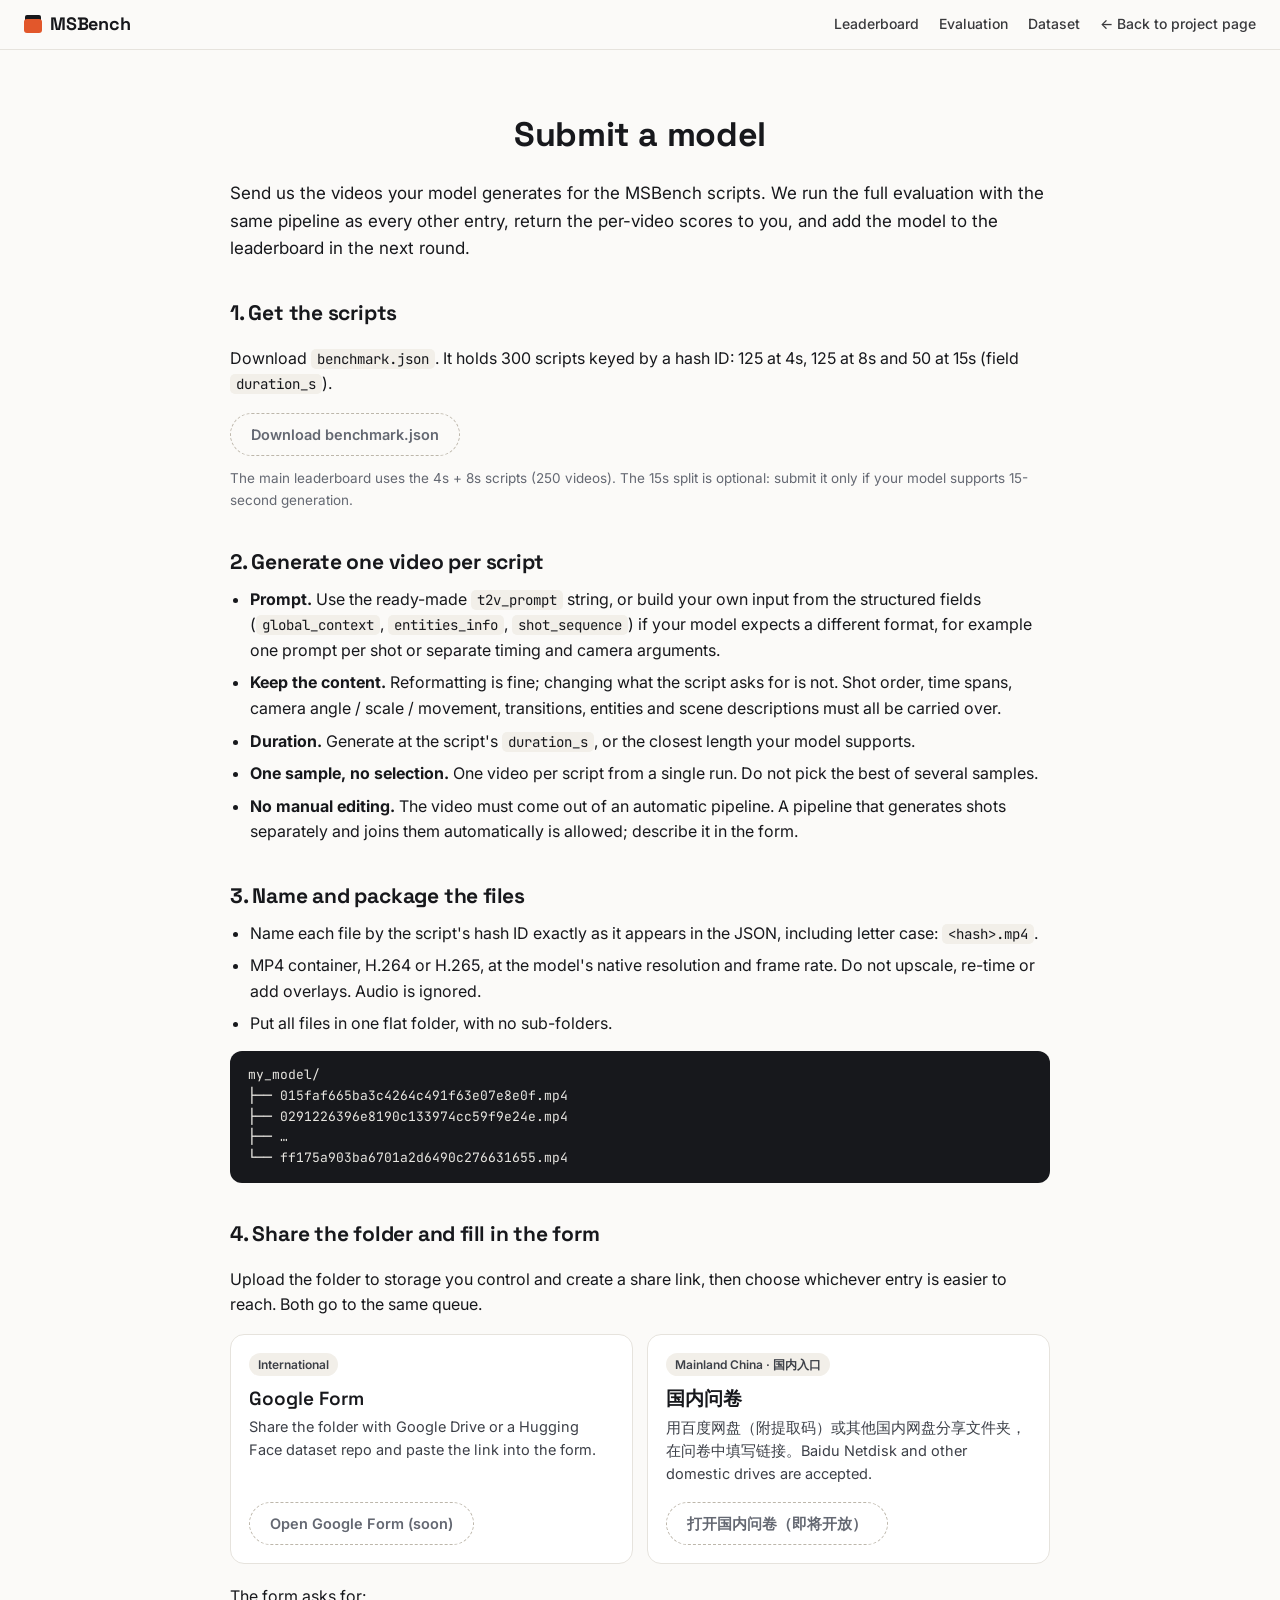
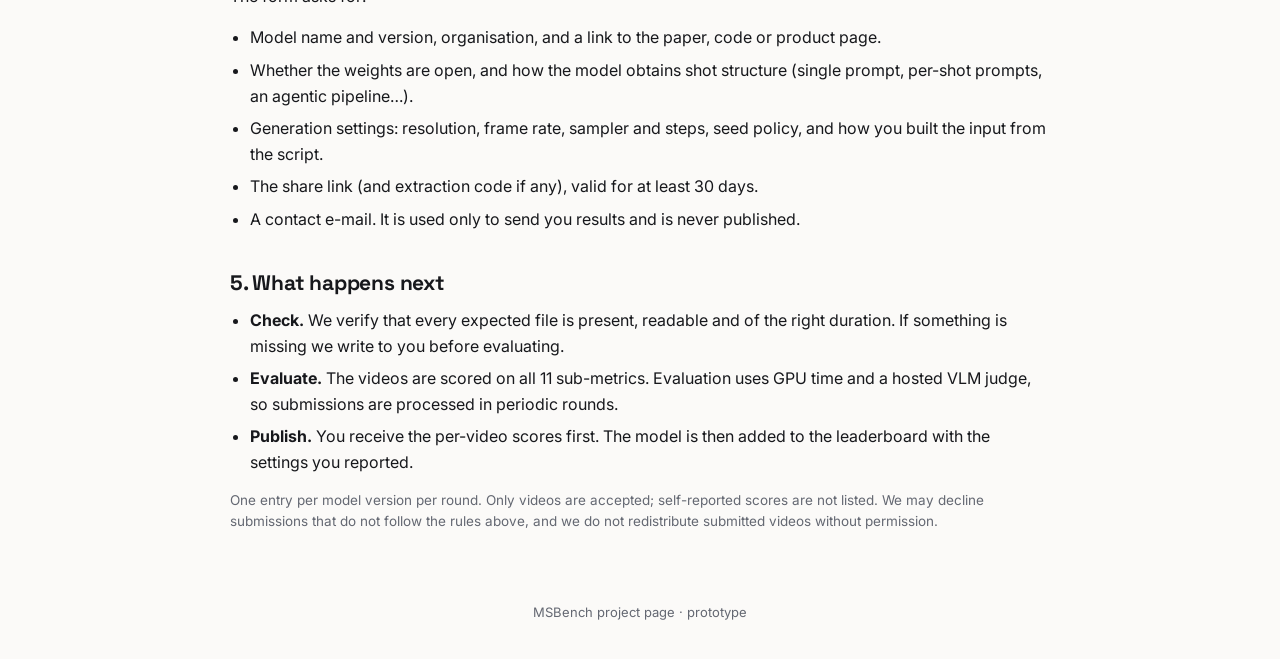
==== submit.html @ 43e8f1b0 "主页：新增独立提交页（规则、命名、Google 与国内两个入口），新增 6 个图标备选方案预览页" ====
<!doctype html>
<html lang="en">
<head>
  <meta charset="utf-8">
  <meta name="viewport" content="width=device-width, initial-scale=1">
  <title>Submit a model · MSBench</title>
  <link rel="preconnect" href="https://fonts.googleapis.com">
  <link rel="preconnect" href="https://fonts.gstatic.com" crossorigin>
  <link href="https://fonts.googleapis.com/css2?family=Inter:wght@400;500;600;700&family=Space+Grotesk:wght@500;600;700&family=JetBrains+Mono:wght@400;500&display=swap" rel="stylesheet">
  <link rel="stylesheet" href="static/css/style.css">
</head>
<body class="subpage">
  <nav class="nav solid">
    <a class="brand" href="index.html"><span class="clap"></span>MSBench</a>
    <div class="nav-links"><a href="index.html#leaderboard">Leaderboard</a><a href="index.html#evaluation">Evaluation</a><a href="index.html#dataset">Dataset</a><a href="index.html">← Back to project page</a></div>
  </nav>

  <main class="narrow">
    <section>
      <h2>Submit a model</h2>
      <p class="lead">Send us the videos your model generates for the MSBench scripts. We run the full evaluation with the same pipeline as every other entry, return the per-video scores to you, and add the model to the leaderboard in the next round.</p>

      <h3>1. Get the scripts</h3>
      <p>Download <code>benchmark.json</code>. It holds 300 scripts keyed by a hash ID: 125 at 4s, 125 at 8s and 50 at 15s (field <code>duration_s</code>).</p>
      <div class="buttons left"><a class="btn" aria-disabled="true" title="Link to be added">Download benchmark.json</a></div>
      <p class="note">The main leaderboard uses the 4s + 8s scripts (250 videos). The 15s split is optional: submit it only if your model supports 15-second generation.</p>

      <h3>2. Generate one video per script</h3>
      <ul class="rules">
        <li><b>Prompt.</b> Use the ready-made <code>t2v_prompt</code> string, or build your own input from the structured fields (<code>global_context</code>, <code>entities_info</code>, <code>shot_sequence</code>) if your model expects a different format, for example one prompt per shot or separate timing and camera arguments.</li>
        <li><b>Keep the content.</b> Reformatting is fine; changing what the script asks for is not. Shot order, time spans, camera angle / scale / movement, transitions, entities and scene descriptions must all be carried over.</li>
        <li><b>Duration.</b> Generate at the script's <code>duration_s</code>, or the closest length your model supports.</li>
        <li><b>One sample, no selection.</b> One video per script from a single run. Do not pick the best of several samples.</li>
        <li><b>No manual editing.</b> The video must come out of an automatic pipeline. A pipeline that generates shots separately and joins them automatically is allowed; describe it in the form.</li>
      </ul>

      <h3>3. Name and package the files</h3>
      <ul class="rules">
        <li>Name each file by the script's hash ID exactly as it appears in the JSON, including letter case: <code>&lt;hash&gt;.mp4</code>.</li>
        <li>MP4 container, H.264 or H.265, at the model's native resolution and frame rate. Do not upscale, re-time or add overlays. Audio is ignored.</li>
        <li>Put all files in one flat folder, with no sub-folders.</li>
      </ul>
      <pre class="tree">my_model/
├── 015faf665ba3c4264c491f63e07e8e0f.mp4
├── 0291226396e8190c133974cc59f9e24e.mp4
├── …
└── ff175a903ba6701a2d6490c276631655.mp4</pre>

      <h3>4. Share the folder and fill in the form</h3>
      <p>Upload the folder to storage you control and create a share link, then choose whichever entry is easier to reach. Both go to the same queue.</p>
      <div class="entries">
        <div class="entry">
          <span class="tag">International</span>
          <h4>Google Form</h4>
          <p>Share the folder with Google Drive or a Hugging Face dataset repo and paste the link into the form.</p>
          <a class="btn primary" aria-disabled="true" title="Opens with the arXiv release">Open Google Form (soon)</a>
        </div>
        <div class="entry">
          <span class="tag">Mainland China · 国内入口</span>
          <h4>国内问卷</h4>
          <p>用百度网盘（附提取码）或其他国内网盘分享文件夹，在问卷中填写链接。Baidu Netdisk and other domestic drives are accepted.</p>
          <a class="btn primary" aria-disabled="true" title="Opens with the arXiv release">打开国内问卷（即将开放）</a>
        </div>
      </div>
      <p>The form asks for:</p>
      <ul class="rules">
        <li>Model name and version, organisation, and a link to the paper, code or product page.</li>
        <li>Whether the weights are open, and how the model obtains shot structure (single prompt, per-shot prompts, an agentic pipeline…).</li>
        <li>Generation settings: resolution, frame rate, sampler and steps, seed policy, and how you built the input from the script.</li>
        <li>The share link (and extraction code if any), valid for at least 30 days.</li>
        <li>A contact e-mail. It is used only to send you results and is never published.</li>
      </ul>

      <h3>5. What happens next</h3>
      <ul class="rules">
        <li><b>Check.</b> We verify that every expected file is present, readable and of the right duration. If something is missing we write to you before evaluating.</li>
        <li><b>Evaluate.</b> The videos are scored on all 11 sub-metrics. Evaluation uses GPU time and a hosted VLM judge, so submissions are processed in periodic rounds.</li>
        <li><b>Publish.</b> You receive the per-video scores first. The model is then added to the leaderboard with the settings you reported.</li>
      </ul>
      <p class="note">One entry per model version per round. Only videos are accepted; self-reported scores are not listed. We may decline submissions that do not follow the rules above, and we do not redistribute submitted videos without permission.</p>
    </section>
  </main>
  <footer>MSBench project page · prototype</footer>
</body>
</html>
---- static/css/style.css ----
:root {
  --bg: #fbfaf8; --card: #fff; --ink: #17181c; --muted: #646872; --line: #e6e3dd; --soft: #f2efe9;
  --accent: #e2572b;
  --vq: #2f6fed; --dq: #e0752d; --sa: #0f9d7a; --csc: #8a56d8;
  --cut: #17181c; --dissolve: #0f9d7a; --fade: #e0a020; --wipe: #8a56d8;
  --radius: 14px; --shadow: 0 1px 2px rgba(20, 20, 30, .05), 0 8px 24px rgba(20, 20, 30, .06);
}
* { box-sizing: border-box; }
html { scroll-behavior: smooth; scroll-padding-top: 64px; }
body { margin: 0; background: var(--bg); color: var(--ink); font: 16px/1.6 Inter, system-ui, sans-serif; -webkit-font-smoothing: antialiased; }
h1, h2, h3, .brand { font-family: "Space Grotesk", Inter, sans-serif; letter-spacing: -.01em; }
a { color: inherit; }
code, .mono { font-family: "JetBrains Mono", ui-monospace, monospace; font-size: .88em; }
code { background: var(--soft); padding: 1px 6px; border-radius: 5px; }

/* nav */
.nav { position: fixed; inset: 0 0 auto 0; z-index: 20; display: flex; align-items: center; justify-content: space-between; gap: 16px;
  padding: 10px 24px; color: #fff; transition: background .25s, color .25s, box-shadow .25s; }
.nav.solid { background: rgba(251, 250, 248, .9); backdrop-filter: blur(10px); color: var(--ink); box-shadow: 0 1px 0 var(--line); }
.brand { font-weight: 700; font-size: 18px; text-decoration: none; display: flex; align-items: center; gap: 8px; }
.nav-links { display: flex; gap: 20px; font-size: 14px; font-weight: 500; overflow-x: auto; }
.nav-links a { text-decoration: none; opacity: .85; white-space: nowrap; }
.nav-links a:hover { opacity: 1; }
.clap { display: inline-block; width: 18px; height: 14px; border-radius: 3px; background: var(--accent);
  box-shadow: 0 -5px 0 -1px currentColor; transform: translateY(2px); }
.clap.big { width: .62em; height: .48em; border-radius: .08em; box-shadow: 0 -.17em 0 -.03em #fff; margin-right: .22em; transform: none; }

/* hero */
.hero { position: relative; height: min(62vh, 560px); min-height: 340px; background: #111; overflow: hidden; }
.hero-video { position: absolute; inset: 0; width: 100%; height: 100%; object-fit: cover; opacity: .9; }
.hero-band { position: absolute; left: 0; right: 0; top: 50%; transform: translateY(-50%); padding: 26px 20px 28px; text-align: center; color: #fff;
  background: rgba(14, 14, 18, .72); backdrop-filter: blur(3px); }
.hero-band h1 { margin: 0; font-size: clamp(40px, 7vw, 76px); line-height: 1.05; display: flex; align-items: center; justify-content: center; }
.hero-band p { margin: 8px 0 0; font-size: clamp(15px, 2.2vw, 22px); font-weight: 500; opacity: .95; }

.masthead { text-align: center; padding: 28px 20px 4px; }
.authors { margin: 0 0 18px; color: var(--muted); }
.placeholder { border: 1px dashed #cfc9bd; border-radius: 10px; padding: 8px 14px; display: inline-block; background: #fffdf7; }
.buttons { display: flex; flex-wrap: wrap; gap: 10px; justify-content: center; }
.buttons.left { justify-content: flex-start; }
.btn { background: var(--ink); color: #fff; text-decoration: none; padding: 9px 20px; border-radius: 999px; font-weight: 600; font-size: 14.5px;
  border: 1px solid var(--ink); transition: transform .15s, box-shadow .15s; }
.btn { display: inline-flex; align-items: center; gap: 8px; }
.ico { width: 17px; height: 17px; flex: none; }
.btn:hover { transform: translateY(-1px); box-shadow: var(--shadow); }
.btn.primary { background: var(--accent); border-color: var(--accent); }
.btn[aria-disabled=true] { background: transparent; color: var(--muted); border-style: dashed; border-color: #bdb7ab; cursor: default; transform: none; box-shadow: none; }

/* layout */
main { max-width: 1180px; margin: 0 auto; padding: 0 20px; }
section { padding: 56px 0 8px; }
h2 { font-size: 34px; text-align: center; margin: 0 0 18px; }
h3 { font-size: 21px; margin: 40px 0 6px; }
.lead { max-width: 900px; margin: 0 auto 22px; font-size: 17px; }
.sub { color: var(--muted); margin: 0 0 14px; font-size: 15px; }
.note { color: var(--muted); font-size: 13.5px; margin-top: 12px; }
footer { text-align: center; color: var(--muted); font-size: 13px; padding: 48px 0 36px; }

.tiles { display: grid; grid-template-columns: repeat(auto-fit, minmax(150px, 1fr)); gap: 12px; }
.tile { background: var(--card); border: 1px solid var(--line); border-radius: var(--radius); padding: 16px 18px; }
.tile b { display: block; white-space: nowrap; font: 700 32px/1.1 "Space Grotesk", sans-serif; }
.tile span { color: var(--muted); font-size: 13.5px; }

/* chips, segmented controls */
.chips { display: flex; flex-wrap: wrap; gap: 8px; margin: 0 0 16px; }
.chips.tight { margin: 0; }
.chip, .seg button { font: 500 14px Inter, sans-serif; border: 1px solid var(--line); background: var(--card); color: var(--ink);
  padding: 7px 14px; border-radius: 999px; cursor: pointer; transition: background .15s, color .15s, border-color .15s; }
.chip:hover { border-color: #b9b3a6; }
.chip.on { background: var(--ink); color: #fff; border-color: var(--ink); }
.seg { display: inline-flex; background: var(--soft); border-radius: 999px; padding: 3px; gap: 2px; }
.seg button { border: 0; background: transparent; padding: 6px 14px; }
.seg button.on { background: var(--card); box-shadow: 0 1px 3px rgba(0, 0, 0, .12); font-weight: 600; }
figcaption .seg { float: right; margin-top: -4px; }
figcaption .seg button { font-size: 12.5px; padding: 4px 11px; }

/* explorer */
.explorer { display: grid; grid-template-columns: minmax(280px, 380px) 1fr; gap: 18px; align-items: start; }
.script-card { background: var(--card); border: 1px solid var(--line); border-radius: var(--radius); padding: 16px; max-height: 720px; overflow: auto; }
.script-meta { display: flex; flex-wrap: wrap; gap: 6px; margin-bottom: 10px; }
.tag { font-size: 12px; font-weight: 600; padding: 2px 9px; border-radius: 999px; background: var(--soft); color: #3d4048; white-space: nowrap; }
.shot { border-left: 3px solid var(--line); padding: 2px 0 2px 12px; margin: 12px 0 0; transition: border-color .15s, background .15s; }
.shot.active { border-color: var(--accent); background: linear-gradient(90deg, #fff3ee, transparent); }
.shot-head { display: flex; flex-wrap: wrap; align-items: center; gap: 6px; margin-bottom: 4px; }
.shot-head .t { font: 500 12.5px "JetBrains Mono", monospace; color: var(--muted); }
.shot p { margin: 0; font-size: 13.8px; line-height: 1.5; color: #33363d; }
.ent { background: #eef3ff; color: #2450b8; border-radius: 4px; padding: 0 4px; cursor: help; font-weight: 500; }
.scn { color: var(--accent); font-weight: 600; }
.trans { display: flex; align-items: center; gap: 8px; margin: 10px 0 0 15px; font-size: 12.5px; color: var(--muted); }
.dot { width: 10px; height: 10px; border-radius: 2px; display: inline-block; }
details.ctx { font-size: 13.5px; color: #3d4048; margin-bottom: 4px; }
details.ctx summary { cursor: pointer; font-weight: 600; color: var(--ink); }
details.ctx p { margin: 6px 0; }

.video-grid { display: grid; grid-template-columns: repeat(2, 1fr); gap: 14px; }
.vcard { background: var(--card); border: 1px solid var(--line); border-radius: var(--radius); overflow: hidden; box-shadow: var(--shadow); }
.vcard video { display: block; width: 100%; aspect-ratio: 16/9; background: #0d0d10; object-fit: contain; }
.vhead { display: flex; align-items: center; justify-content: space-between; gap: 8px; padding: 9px 12px 6px; }
.vhead b { font-size: 14.5px; }
.score { font: 600 13px "JetBrains Mono", monospace; padding: 2px 9px; border-radius: 999px; background: var(--soft); white-space: nowrap; }
.score.hi { background: #e3f6ef; color: #0a6e55; } .score.lo { background: #fdeaea; color: #b3261e; }
.dims { display: flex; gap: 10px; padding: 0 12px 8px; font: 500 12px "JetBrains Mono", monospace; color: var(--muted); flex-wrap: wrap; }
.dims i { font-style: normal; font-weight: 600; }

/* timeline */
.tl { padding: 6px 12px 12px; }
.tl-row { position: relative; height: 18px; border-radius: 5px; background: var(--soft); margin-top: 5px; cursor: pointer; overflow: hidden; }
.tl-row.det { height: 12px; background: #e9e6e0; }
.tl-seg { position: absolute; top: 0; bottom: 0; background: #d9dde6; border-right: 1px solid #fff; font: 600 10.5px/18px Inter, sans-serif; color: #4a4e58; text-align: center; overflow: hidden; }
.tl-seg:nth-child(even) { background: #c8cedb; }
.tl-tr { position: absolute; top: 0; bottom: 0; min-width: 4px; transform: translateX(-2px); border-radius: 2px; opacity: .92; }
.tl-head { position: absolute; top: 0; bottom: 0; width: 2px; background: var(--accent); pointer-events: none; left: 0; }
.tl-lab { display: flex; justify-content: space-between; font-size: 11px; color: var(--muted); margin-top: 3px; }
.legend { display: flex; flex-wrap: wrap; gap: 16px; font-size: 13px; color: var(--muted); margin-top: 14px; align-items: center; }
.legend span { display: inline-flex; align-items: center; gap: 6px; }

/* charts */
.charts { display: grid; grid-template-columns: repeat(3, 1fr); gap: 16px; }
.chart { margin: 0; background: var(--card); border: 1px solid var(--line); border-radius: var(--radius); padding: 14px 14px 6px; min-width: 0; }
.chart.wide { grid-column: span 2; }
figcaption { font-weight: 600; font-size: 14.5px; margin-bottom: 4px; }
.plot { height: 300px; } .plot.tall { height: 400px; }

/* evaluation */
.dim-tabs { display: grid; grid-template-columns: repeat(4, 1fr); gap: 10px; margin-bottom: 14px; }
.dim-tab { text-align: left; background: var(--card); border: 1px solid var(--line); border-top: 4px solid var(--c); border-radius: 12px; padding: 12px 14px; cursor: pointer;
  font: inherit; color: var(--ink); transition: transform .15s, box-shadow .15s; }
.dim-tab small { display: block; color: var(--muted); font-size: 12.5px; }
.dim-tab b { font: 600 17px "Space Grotesk", sans-serif; }
.dim-tab.on { background: var(--c); color: #fff; box-shadow: var(--shadow); transform: translateY(-2px); }
.dim-tab.on small { color: rgba(255, 255, 255, .85); }
.metric-panel { background: var(--card); border: 1px solid var(--line); border-radius: var(--radius); padding: 20px; }
.metric-top { display: flex; gap: 20px; justify-content: space-between; align-items: flex-start; flex-wrap: wrap; margin-bottom: 14px; }
.metric-top h3 { margin: 0 0 4px; }
.metric-top p { margin: 0; max-width: 760px; color: #33363d; }
.agree { display: flex; gap: 8px; flex-wrap: wrap; }
.agree div { background: var(--soft); border-radius: 10px; padding: 6px 12px; font-size: 12px; color: var(--muted); text-align: center; }
.agree b { display: block; font: 700 18px "Space Grotesk", sans-serif; color: var(--ink); }
.pair { display: grid; grid-template-columns: 1fr 1fr; gap: 16px; }
.pair .vcard { box-shadow: none; }
.metric-panel details { margin-top: 14px; }
.metric-panel summary { cursor: pointer; font-weight: 600; font-size: 14.5px; }

/* leaderboard */
.lb-controls { display: flex; flex-wrap: wrap; gap: 12px; align-items: center; margin-bottom: 14px; }
.lb-wrap { display: grid; grid-template-columns: minmax(0, 1fr) 320px; gap: 16px; align-items: start; }
.lb-wrap.all { grid-template-columns: minmax(0, 1fr); }
.table-scroll { overflow-x: auto; background: var(--card); border: 1px solid var(--line); border-radius: var(--radius); }
table.lb { border-collapse: collapse; width: 100%; font-size: 14px; }
.lb th, .lb td { padding: 8px 10px; text-align: right; white-space: nowrap; }
.lb th { font-weight: 600; font-size: 12.5px; color: var(--muted); cursor: pointer; user-select: none; border-bottom: 1px solid var(--line); background: #fdfcfa; position: sticky; top: 0; }
.lb th.sorted { color: var(--ink); }
.lb th.grp { text-align: center; cursor: default; color: #fff; font-size: 12px; letter-spacing: .04em; }
.lb td:nth-child(-n+3), .lb th.l { text-align: left; }
.lb tbody tr { border-bottom: 1px solid #f1eee8; }
.lb tbody tr:hover { background: #faf8f4; }
.lb td.num { font-family: "JetBrains Mono", monospace; font-size: 13px; }
.lb td.num span { display: inline-block; min-width: 46px; padding: 2px 6px; border-radius: 6px; text-align: right; }
.lb td.final span { font-weight: 700; }
.lb .rank { color: var(--muted); font-family: "JetBrains Mono", monospace; width: 34px; }
.lb .model b { font-weight: 600; }
.lb .model small { color: var(--muted); display: block; font-size: 11.5px; line-height: 1.2; }
.badge { font-size: 10.5px; font-weight: 600; border: 1px solid #9bd3c2; color: #0a6e55; border-radius: 999px; padding: 0 6px; margin-left: 6px; vertical-align: 1px; }
.lb input { accent-color: var(--accent); width: 15px; height: 15px; }
.lb td.num span.ci { color: var(--muted); font-size: 10.5px; display: block; min-width: 0; padding: 1px 2px 0; font-weight: 400; }

/* findings, submit */
.findings { display: grid; grid-template-columns: 1fr 1.15fr; gap: 24px; align-items: start; }
.findings .lead { margin: 0 0 14px; }
.facts { list-style: none; padding: 0; margin: 0; display: grid; gap: 10px; }
.facts li { background: var(--card); border: 1px solid var(--line); border-radius: 12px; padding: 12px 14px; font-size: 14.5px; }
.facts b { font: 700 22px "Space Grotesk", sans-serif; margin-right: 8px; color: var(--accent); }
.steps { max-width: 900px; margin: 0 auto 20px; padding: 0; list-style: none; counter-reset: s; display: grid; gap: 10px; }
.steps li { counter-increment: s; background: var(--card); border: 1px solid var(--line); border-radius: 12px; padding: 14px 16px 14px 58px; position: relative; }
.steps li::before { content: counter(s); position: absolute; left: 16px; top: 13px; width: 28px; height: 28px; border-radius: 50%; background: var(--ink); color: #fff;
  font: 600 14px/28px "Space Grotesk", sans-serif; text-align: center; }
#submit .buttons, #submit .note { max-width: 900px; margin-left: auto; margin-right: auto; }
.bib { display: block; max-width: 900px; margin: 0 auto; overflow-x: auto; font: 13.5px/1.6 "JetBrains Mono", monospace; }

@media (max-width: 900px) {
  .nav-links { display: none; }
  .explorer, .lb-wrap, .findings, .pair { grid-template-columns: 1fr; }
  .charts { grid-template-columns: 1fr; } .chart.wide { grid-column: auto; }
  .dim-tabs { grid-template-columns: repeat(2, 1fr); }
  .video-grid { grid-template-columns: 1fr; }
  h2 { font-size: 28px; }
}

/* submit page */
.subpage { padding-top: 52px; }
main.narrow { max-width: 860px; }
main.narrow .lead { max-width: none; }
main.narrow h3 { margin-top: 34px; }
main.narrow h4 { font: 600 19px "Space Grotesk", sans-serif; margin: 10px 0 4px; }
.rules { padding-left: 20px; margin: 8px 0 14px; display: grid; gap: 7px; }
.tree { background: var(--ink); color: #e8e6e1; border-radius: 12px; padding: 14px 18px; overflow-x: auto; font: 13px/1.6 "JetBrains Mono", monospace; }
.entries { display: grid; grid-template-columns: 1fr 1fr; gap: 14px; margin: 14px 0 20px; }
.entry { background: var(--card); border: 1px solid var(--line); border-radius: var(--radius); padding: 18px; display: flex; flex-direction: column; align-items: flex-start; }
.entry p { font-size: 14.5px; color: #3d4048; margin: 0 0 16px; flex: 1; }
@media (max-width: 700px) { .entries { grid-template-columns: 1fr; } }
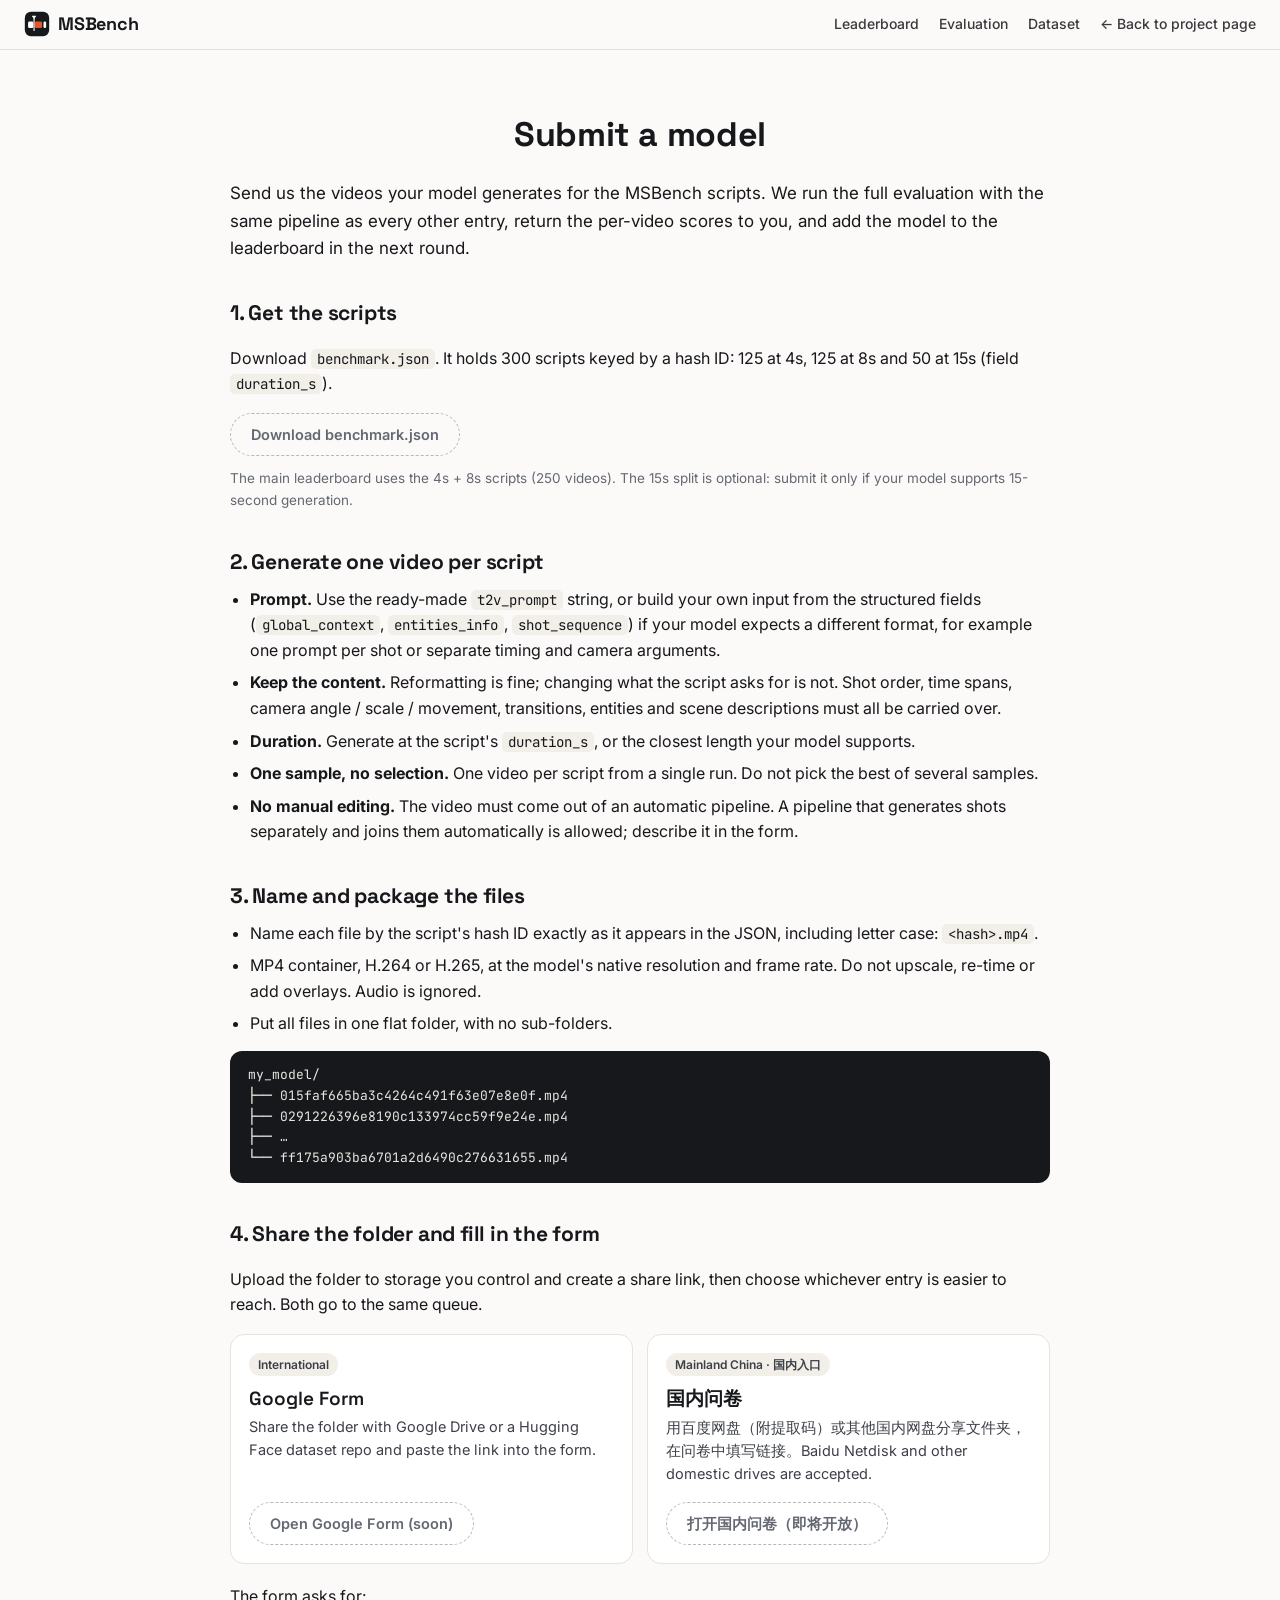
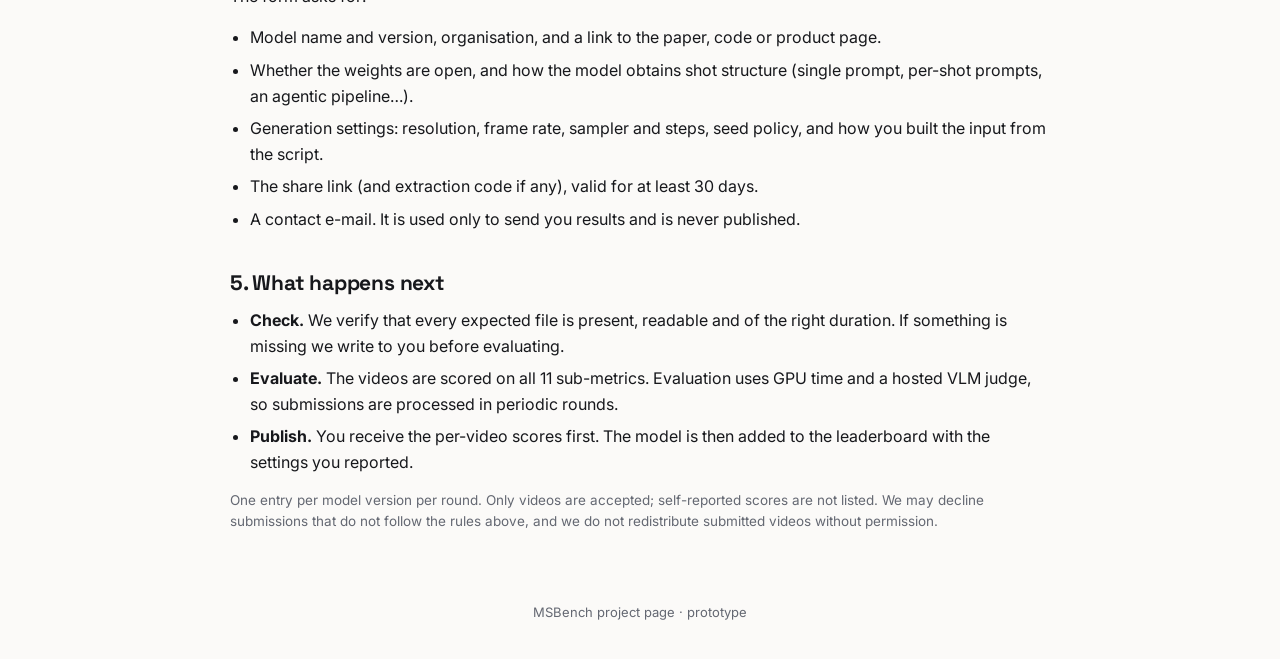
==== commit f09f3b4e: "主页：logo 换成镜头时间轴方案并加 favicon，填入论文作者与单位，移除图标备选页" ====
--- a/submit.html
+++ b/submit.html
@@ -7,11 +7,12 @@
   <link rel="preconnect" href="https://fonts.googleapis.com">
   <link rel="preconnect" href="https://fonts.gstatic.com" crossorigin>
   <link href="https://fonts.googleapis.com/css2?family=Inter:wght@400;500;600;700&family=Space+Grotesk:wght@500;600;700&family=JetBrains+Mono:wght@400;500&display=swap" rel="stylesheet">
+  <link rel="icon" type="image/svg+xml" href="static/img/logo.svg">
   <link rel="stylesheet" href="static/css/style.css">
 </head>
 <body class="subpage">
   <nav class="nav solid">
-    <a class="brand" href="index.html"><span class="clap"></span>MSBench</a>
+    <a class="brand" href="index.html"><svg class="logo" viewBox="0 0 64 64" aria-hidden="true"><rect x="2" y="2" width="60" height="60" rx="15" fill="var(--logo-bg)"/><rect x="10" y="26" width="13" height="16" rx="3.5" fill="var(--logo-fg)"/><rect x="26.5" y="26" width="18" height="16" rx="3.5" fill="#e2572b"/><rect x="48" y="26" width="6.5" height="16" rx="3" fill="var(--logo-fg)"/><path d="M24.75 17v31" stroke="var(--logo-fg)" stroke-width="2.8" stroke-linecap="round"/><path d="M20.3 12.5h8.9l-4.45 6z" fill="var(--logo-fg)" stroke="var(--logo-fg)" stroke-width="1.6" stroke-linejoin="round"/></svg>MSBench</a>
     <div class="nav-links"><a href="index.html#leaderboard">Leaderboard</a><a href="index.html#evaluation">Evaluation</a><a href="index.html#dataset">Dataset</a><a href="index.html">← Back to project page</a></div>
   </nav>
 
--- a/static/css/style.css
+++ b/static/css/style.css
@@ -21,9 +21,6 @@
 .nav-links { display: flex; gap: 20px; font-size: 14px; font-weight: 500; overflow-x: auto; }
 .nav-links a { text-decoration: none; opacity: .85; white-space: nowrap; }
 .nav-links a:hover { opacity: 1; }
-.clap { display: inline-block; width: 18px; height: 14px; border-radius: 3px; background: var(--accent);
-  box-shadow: 0 -5px 0 -1px currentColor; transform: translateY(2px); }
-.clap.big { width: .62em; height: .48em; border-radius: .08em; box-shadow: 0 -.17em 0 -.03em #fff; margin-right: .22em; transform: none; }
 
 /* hero */
 .hero { position: relative; height: min(62vh, 560px); min-height: 340px; background: #111; overflow: hidden; }
@@ -198,3 +195,12 @@
 .entry { background: var(--card); border: 1px solid var(--line); border-radius: var(--radius); padding: 18px; display: flex; flex-direction: column; align-items: flex-start; }
 .entry p { font-size: 14.5px; color: #3d4048; margin: 0 0 16px; flex: 1; }
 @media (max-width: 700px) { .entries { grid-template-columns: 1fr; } }
+
+/* logo + authors */
+.logo { width: 26px; height: 26px; flex: none; --logo-bg: #fff; --logo-fg: #17181c; }
+.nav.solid .logo { --logo-bg: #17181c; --logo-fg: #fff; }
+.hero-band .logo { width: .9em; height: .9em; margin-right: .2em; }
+.authors { display: flex; flex-wrap: wrap; justify-content: center; gap: 4px 18px; max-width: 760px; margin: 0 auto 8px; color: var(--ink); font-weight: 500; font-size: 16.5px; }
+.affil { display: flex; flex-wrap: wrap; justify-content: center; gap: 4px 22px; margin: 0 0 20px; color: var(--muted); font-size: 15px; }
+.authors sup, .affil sup { font-size: .68em; margin-left: 1px; margin-right: 1px; }
+.bib { background: var(--card); border: 1px solid var(--line); border-radius: 12px; padding: 14px 18px; }
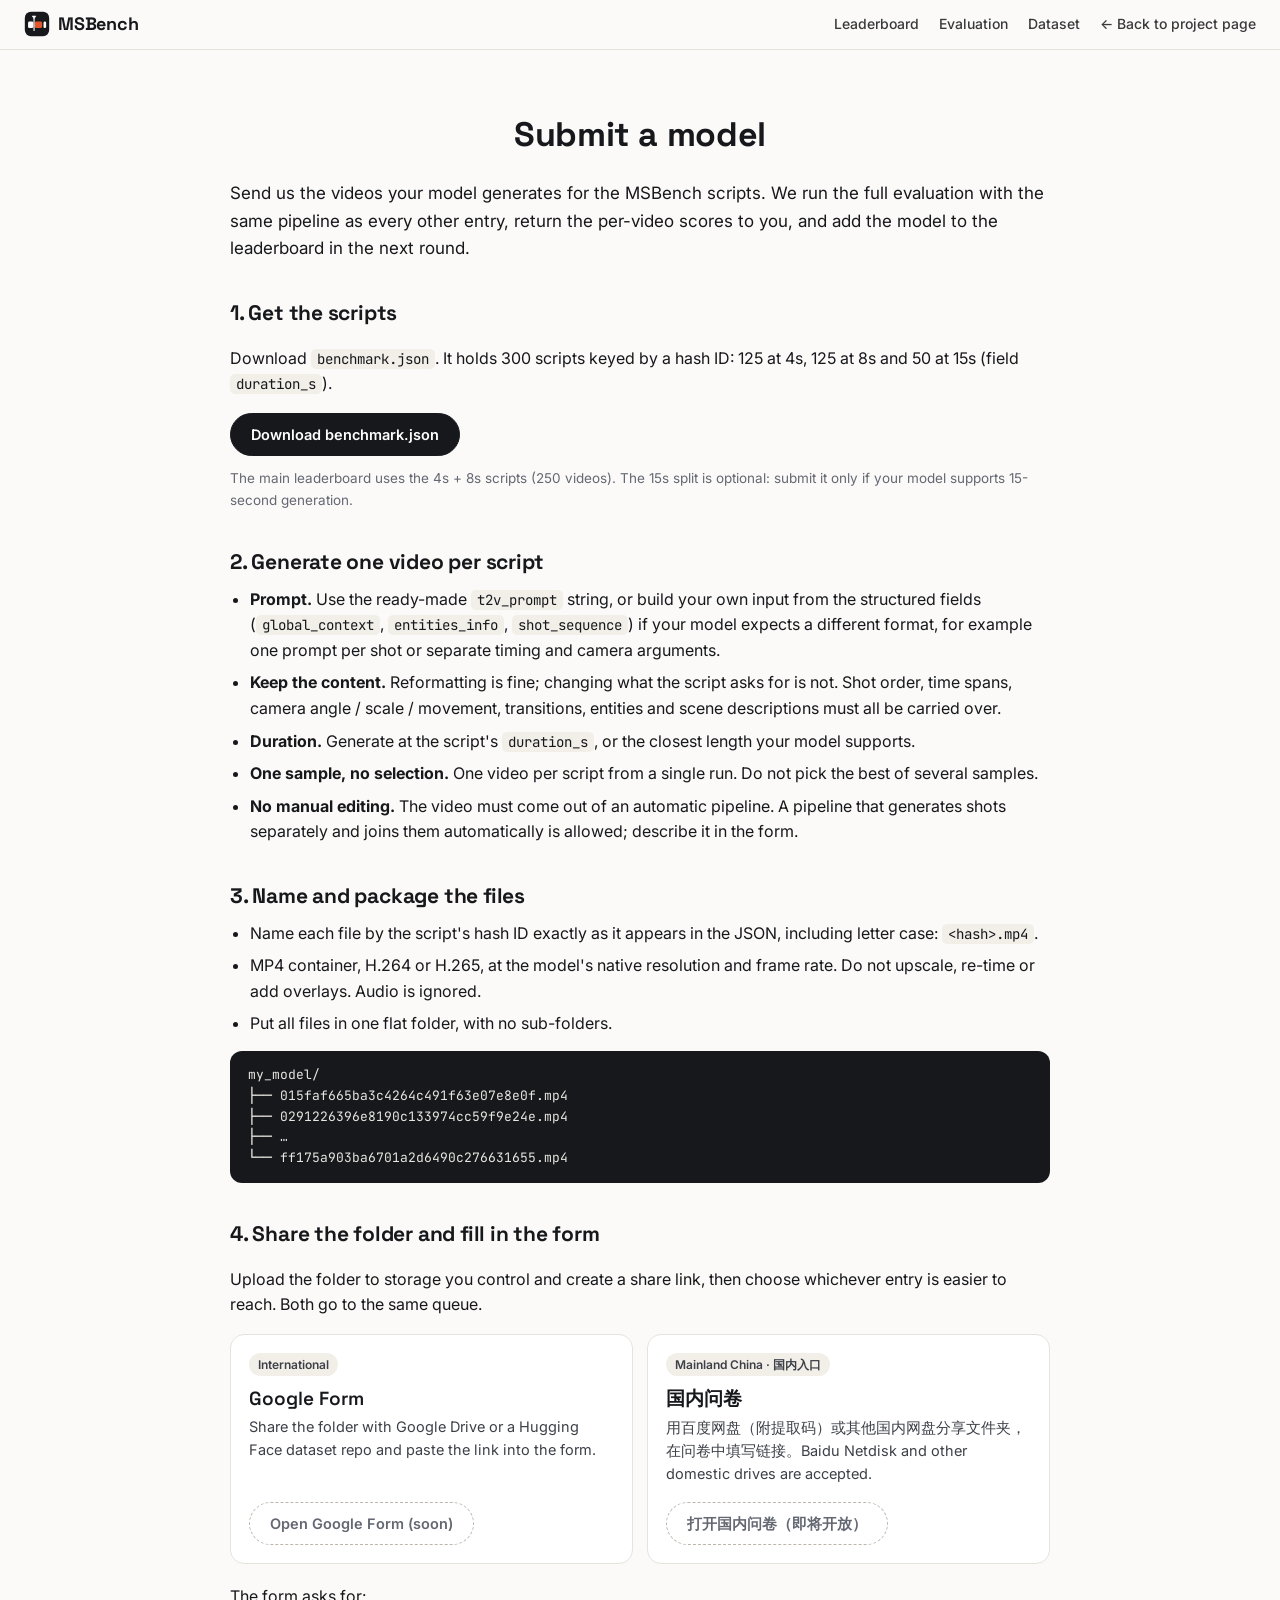
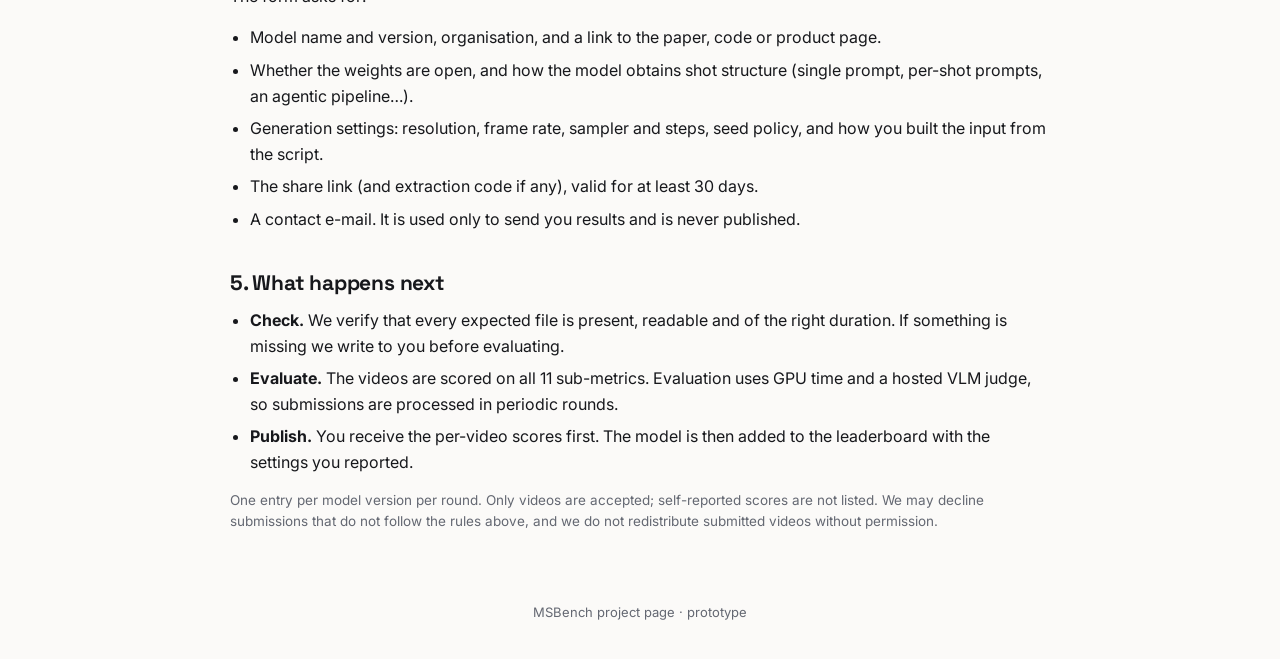
==== commit 363eebd0: "主页：Code / Dataset 按钮链接到 GitHub 与 Hugging Face，提交页 benchmark.json 改为 HF 下载" ====
--- a/submit.html
+++ b/submit.html
@@ -23,7 +23,7 @@
 
       <h3>1. Get the scripts</h3>
       <p>Download <code>benchmark.json</code>. It holds 300 scripts keyed by a hash ID: 125 at 4s, 125 at 8s and 50 at 15s (field <code>duration_s</code>).</p>
-      <div class="buttons left"><a class="btn" aria-disabled="true" title="Link to be added">Download benchmark.json</a></div>
+      <div class="buttons left"><a class="btn" href="https://huggingface.co/datasets/totalhuang/MSBench/resolve/main/benchmark.json?download=true">Download benchmark.json</a></div>
       <p class="note">The main leaderboard uses the 4s + 8s scripts (250 videos). The 15s split is optional: submit it only if your model supports 15-second generation.</p>
 
       <h3>2. Generate one video per script</h3>
--- a/static/css/style.css
+++ b/static/css/style.css
@@ -162,11 +162,51 @@
 .lb td.num span.ci { color: var(--muted); font-size: 10.5px; display: block; min-width: 0; padding: 1px 2px 0; font-weight: 400; }
 
 /* findings, submit */
-.findings { display: grid; grid-template-columns: 1fr 1.15fr; gap: 24px; align-items: start; }
-.findings .lead { margin: 0 0 14px; }
-.facts { list-style: none; padding: 0; margin: 0; display: grid; gap: 10px; }
-.facts li { background: var(--card); border: 1px solid var(--line); border-radius: 12px; padding: 12px 14px; font-size: 14.5px; }
-.facts b { font: 700 22px "Space Grotesk", sans-serif; margin-right: 8px; color: var(--accent); }
+/* findings carousel: numbered tabs + scroll-snap track (swipe on touch, arrows and keys elsewhere) */
+.fx { --g-conv: #d1495b; --g-native: #00798c; --g-spec: #5c4d7d; }
+.fx-tabs { display: grid; grid-template-columns: repeat(5, 1fr); gap: 8px; margin-bottom: 14px; }
+.fx-tab { position: relative; text-align: left; font: inherit; color: var(--muted); background: transparent; border: 0; border-top: 3px solid var(--line);
+  padding: 10px 4px 4px; cursor: pointer; transition: color .2s, border-color .2s; }
+.fx-tab::before { content: ""; position: absolute; left: 0; top: -3px; height: 3px; width: 0; background: var(--accent); transition: width .35s ease; }
+.fx-tab:hover { color: var(--ink); }
+.fx-tab.on { color: var(--ink); }
+.fx-tab.on::before { width: 100%; }
+.fx-tab .n { display: block; font: 600 12px "JetBrains Mono", monospace; letter-spacing: .06em; color: var(--accent); margin-bottom: 2px; }
+.fx-tab .t { display: block; font: 600 14.5px/1.3 "Space Grotesk", sans-serif; }
+.fx-stage { position: relative; }
+.fx-track { display: flex; overflow-x: auto; scroll-snap-type: x mandatory; scroll-behavior: smooth; overscroll-behavior-x: contain;
+  scrollbar-width: none; border-radius: var(--radius); }
+.fx-track::-webkit-scrollbar { display: none; }
+.fx-slide { flex: 0 0 100%; scroll-snap-align: start; scroll-snap-stop: always; display: grid; grid-template-columns: minmax(0, .92fr) minmax(0, 1.08fr); gap: 28px;
+  background: var(--card); border: 1px solid var(--line); border-radius: var(--radius); padding: 26px 28px 22px; }
+.fx-slide + .fx-slide { margin-left: 16px; }
+.fx-kicker { font: 600 12.5px "JetBrains Mono", monospace; letter-spacing: .08em; text-transform: uppercase; color: var(--accent); }
+.fx-slide h3 { margin: 6px 0 10px; font-size: 24px; line-height: 1.22; }
+.fx-claim { margin: 0 0 16px; color: #33363d; font-size: 15.5px; }
+.fx-stats { display: grid; grid-template-columns: repeat(3, 1fr); gap: 10px; margin-bottom: 16px; }
+.fx-stat { background: var(--soft); border-radius: 12px; padding: 11px 12px 10px; }
+.fx-stat b { display: block; font: 700 24px/1.1 "Space Grotesk", sans-serif; color: var(--ink); white-space: nowrap; }
+.fx-stat b small { font-size: 15px; font-weight: 600; color: var(--muted); }
+.fx-stat span { display: block; margin-top: 4px; font-size: 12.5px; line-height: 1.35; color: var(--muted); }
+.fx-implies { border-left: 3px solid var(--accent); padding: 2px 0 2px 12px; font-size: 14px; color: #3d4048; }
+.fx-implies b { color: var(--ink); }
+.fx-fig { margin: 0; min-width: 0; display: flex; flex-direction: column; }
+.fx-fig figcaption { display: flex; align-items: center; justify-content: space-between; gap: 10px; flex-wrap: wrap; }
+.fx-fig .seg button { font-size: 12.5px; padding: 4px 11px; }
+.fx-fig .plot { height: 410px; }
+.fx-fig .fnote { font-size: 12px; color: var(--muted); margin: 2px 0 0; }
+.fx-arrow { position: absolute; top: 50%; z-index: 2; width: 40px; height: 40px; margin-top: -20px; border-radius: 50%; border: 1px solid var(--line);
+  background: rgba(255, 255, 255, .92); color: var(--ink); box-shadow: var(--shadow); cursor: pointer; display: grid; place-items: center; padding: 0;
+  transition: opacity .2s, transform .15s; }
+.fx-arrow svg { width: 20px; height: 20px; }
+.fx-arrow:hover { transform: scale(1.06); }
+.fx-arrow.prev { left: -20px; } .fx-arrow.next { right: -20px; }
+.fx-arrow[disabled] { opacity: 0; pointer-events: none; }
+.fx-foot { display: flex; justify-content: space-between; align-items: center; gap: 12px; flex-wrap: wrap; margin-top: 12px; font-size: 13px; color: var(--muted); }
+.fx-groups { display: inline-flex; flex-wrap: wrap; gap: 14px; }
+.fx-groups span { display: inline-flex; align-items: center; gap: 6px; }
+.fx-groups i { width: 10px; height: 10px; border-radius: 50%; display: inline-block; }
+.fx-count { font: 500 12.5px "JetBrains Mono", monospace; }
 .steps { max-width: 900px; margin: 0 auto 20px; padding: 0; list-style: none; counter-reset: s; display: grid; gap: 10px; }
 .steps li { counter-increment: s; background: var(--card); border: 1px solid var(--line); border-radius: 12px; padding: 14px 16px 14px 58px; position: relative; }
 .steps li::before { content: counter(s); position: absolute; left: 16px; top: 13px; width: 28px; height: 28px; border-radius: 50%; background: var(--ink); color: #fff;
@@ -176,7 +216,14 @@
 
 @media (max-width: 900px) {
   .nav-links { display: none; }
-  .explorer, .lb-wrap, .findings, .pair { grid-template-columns: 1fr; }
+  .explorer, .lb-wrap, .pair, .fx-slide { grid-template-columns: 1fr; }
+  .fx-tabs { display: flex; overflow-x: auto; scrollbar-width: none; gap: 14px; }
+  .fx-tabs::-webkit-scrollbar { display: none; }
+  .fx-tab { flex: 0 0 auto; max-width: 190px; }
+  .fx-slide { padding: 20px 16px 16px; gap: 18px; }
+  .fx-slide h3 { font-size: 21px; }
+  .fx-arrow { display: none; }
+  .fx-fig .plot { height: 380px; }
   .charts { grid-template-columns: 1fr; } .chart.wide { grid-column: auto; }
   .dim-tabs { grid-template-columns: repeat(2, 1fr); }
   .video-grid { grid-template-columns: 1fr; }
@@ -194,7 +241,7 @@
 .entries { display: grid; grid-template-columns: 1fr 1fr; gap: 14px; margin: 14px 0 20px; }
 .entry { background: var(--card); border: 1px solid var(--line); border-radius: var(--radius); padding: 18px; display: flex; flex-direction: column; align-items: flex-start; }
 .entry p { font-size: 14.5px; color: #3d4048; margin: 0 0 16px; flex: 1; }
-@media (max-width: 700px) { .entries { grid-template-columns: 1fr; } }
+@media (max-width: 700px) { .entries { grid-template-columns: 1fr; } .fx-stats { grid-template-columns: 1fr 1fr; } }
 
 /* logo + authors */
 .logo { width: 26px; height: 26px; flex: none; --logo-bg: #fff; --logo-fg: #17181c; }
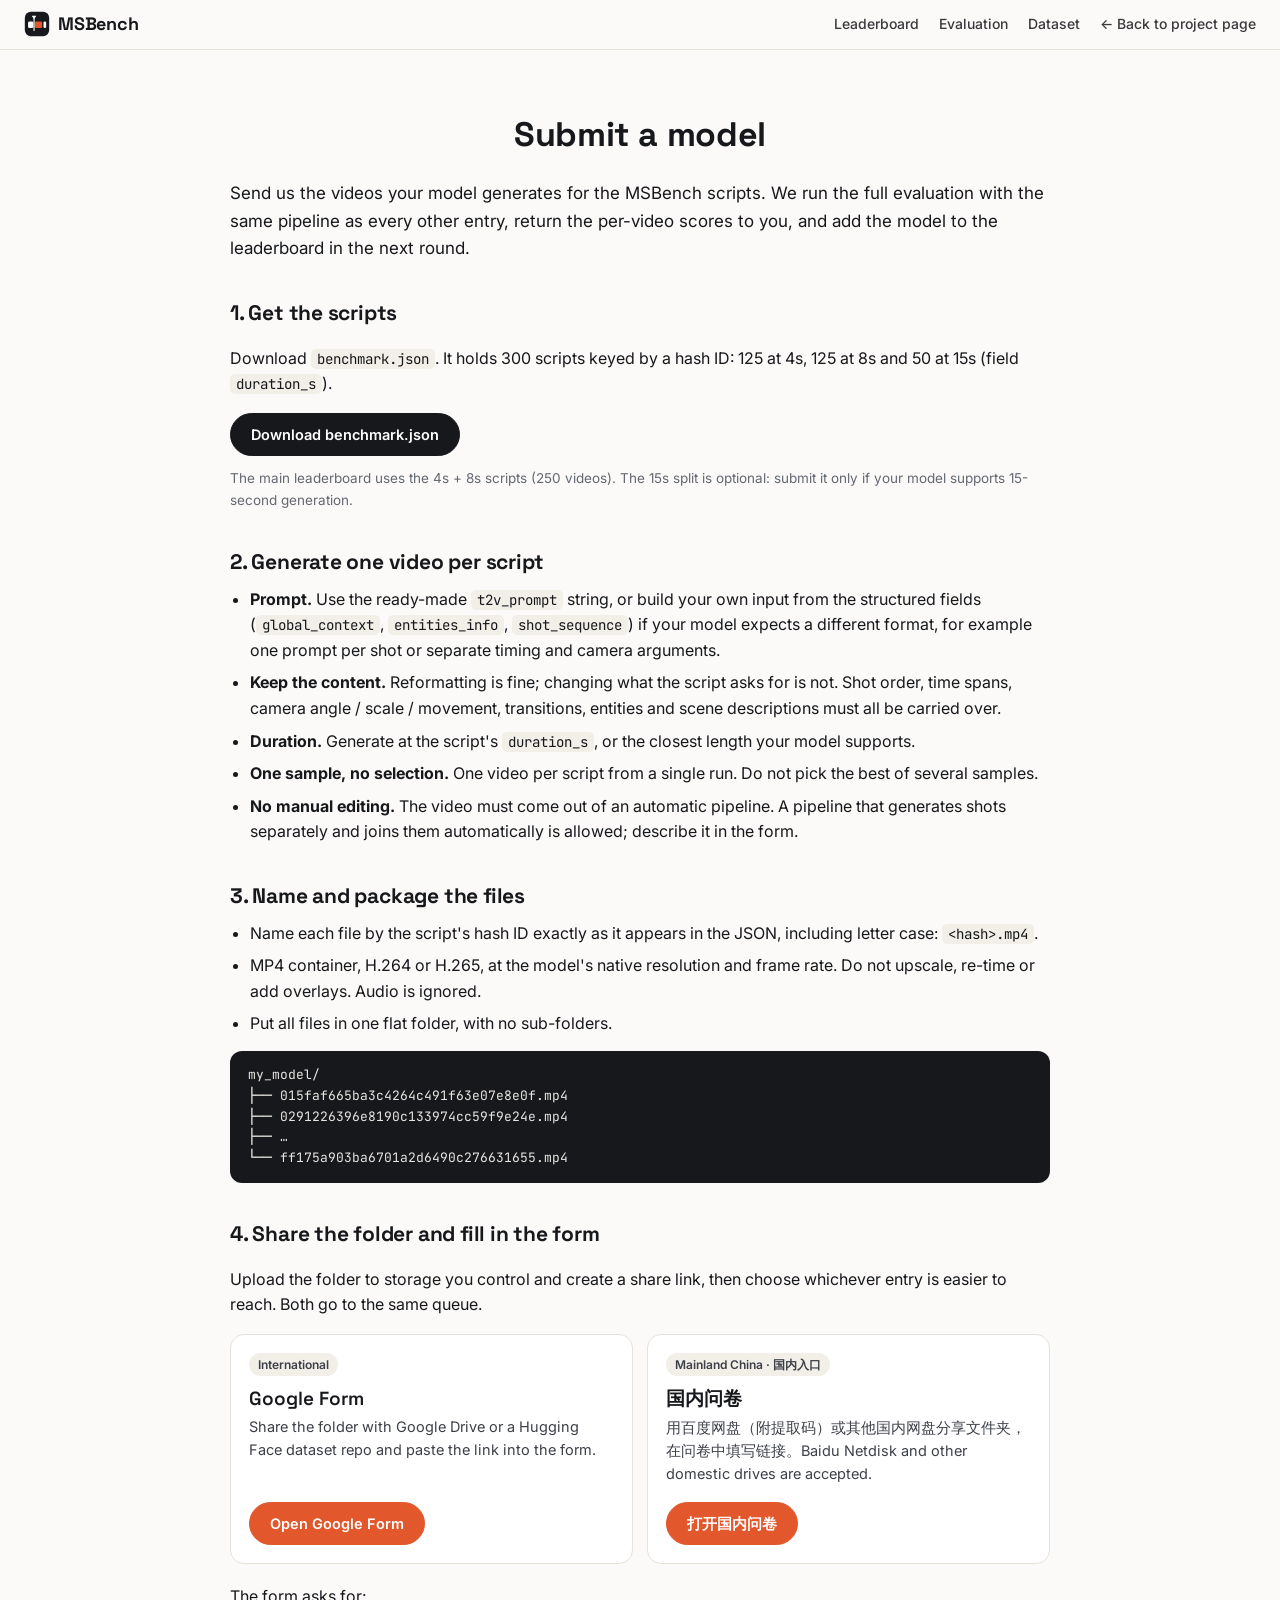
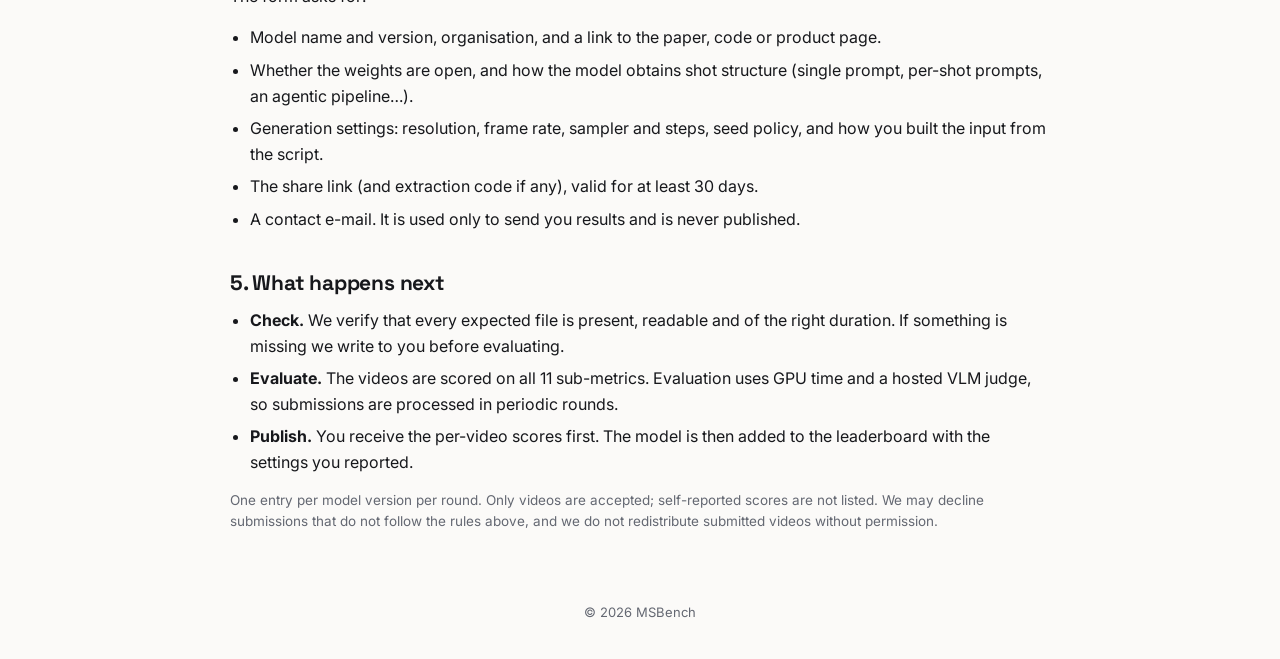
==== commit fa917721: "Open submission forms" ====
--- a/submit.html
+++ b/submit.html
@@ -54,13 +54,13 @@
           <span class="tag">International</span>
           <h4>Google Form</h4>
           <p>Share the folder with Google Drive or a Hugging Face dataset repo and paste the link into the form.</p>
-          <a class="btn primary" aria-disabled="true" title="Opens with the arXiv release">Open Google Form (soon)</a>
+          <a class="btn primary" href="https://forms.gle/fjf656HD1VhbB1187" target="_blank" rel="noopener">Open Google Form</a>
         </div>
         <div class="entry">
           <span class="tag">Mainland China · 国内入口</span>
           <h4>国内问卷</h4>
           <p>用百度网盘（附提取码）或其他国内网盘分享文件夹，在问卷中填写链接。Baidu Netdisk and other domestic drives are accepted.</p>
-          <a class="btn primary" aria-disabled="true" title="Opens with the arXiv release">打开国内问卷（即将开放）</a>
+          <a class="btn primary" href="https://wj.qq.com/s2/28781776/cx8y/" target="_blank" rel="noopener">打开国内问卷</a>
         </div>
       </div>
       <p>The form asks for:</p>
@@ -81,6 +81,6 @@
       <p class="note">One entry per model version per round. Only videos are accepted; self-reported scores are not listed. We may decline submissions that do not follow the rules above, and we do not redistribute submitted videos without permission.</p>
     </section>
   </main>
-  <footer>MSBench project page · prototype</footer>
+  <footer>© 2026 MSBench</footer>
 </body>
 </html>
